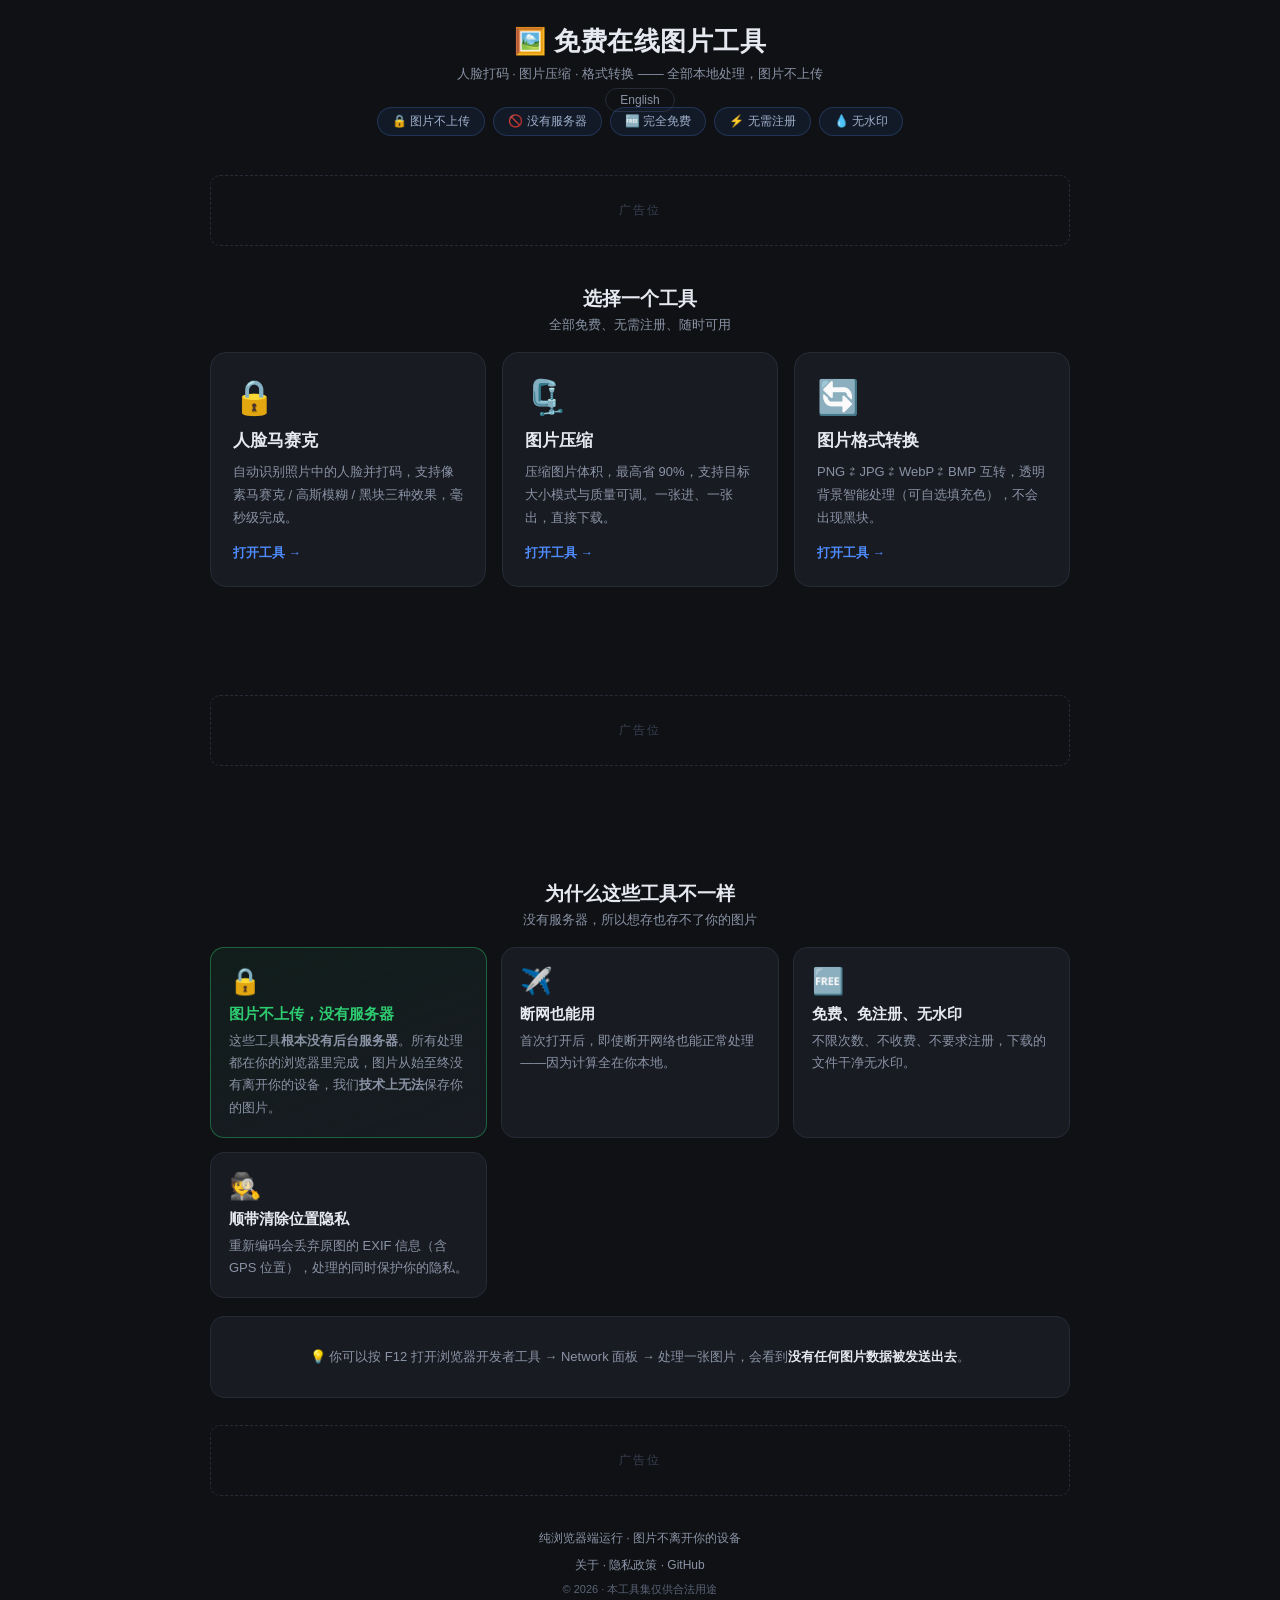
==== index.html @ cdb39098 "feat: 工具总站 —— 汇总 3 个浏览器端图片工具 - 工具导航卡片: 人脸打码 / 图片压缩 / 图片格式转换 - 统一卖点区: 图片不上传、没有服务器、断网可用、免费免注册无水印 - 中英双" ====
<!DOCTYPE html>
<html lang="zh-CN">
<head>
<meta charset="UTF-8">
<meta name="viewport" content="width=device-width, initial-scale=1.0">
<title>免费在线图片工具 · 人脸打码 / 图片压缩 / 格式转换</title>
<meta name="description" content="免费在线图片工具集合：人脸打码、图片压缩、格式转换。全部在浏览器本地处理，图片不上传服务器，无需注册、无水印。">
<meta name="keywords" content="在线图片工具,免费图片工具,人脸打码,图片压缩,图片格式转换,本地处理">
<link rel="alternate" hreflang="zh-CN" href="https://haixiansheng.github.io/" />
<link rel="alternate" hreflang="en" href="https://haixiansheng.github.io/en/" />
<link rel="alternate" hreflang="x-default" href="https://haixiansheng.github.io/en/" />
<link rel="canonical" href="https://haixiansheng.github.io/" />
<link rel="stylesheet" href="style.css">

<script type="application/ld+json">
{
  "@context": "https://schema.org",
  "@type": "WebSite",
  "name": "免费在线图片工具",
  "url": "https://haixiansheng.github.io/",
  "description": "人脸打码、图片压缩、格式转换 —— 全部浏览器本地处理，图片不上传。"
}
</script>
</head>
<body>
<div class="app">
  <header>
    <h1>🖼️ 免费在线图片工具</h1>
    <p class="sub">人脸打码 · 图片压缩 · 格式转换 —— 全部本地处理，图片不上传</p>
    <p class="lang-switch"><a href="en/">English</a></p>
    <div class="trust-badges">
      <span>🔒 图片不上传</span>
      <span>🚫 没有服务器</span>
      <span>🆓 完全免费</span>
      <span>⚡ 无需注册</span>
      <span>💧 无水印</span>
    </div>
  </header>

  <div class="ad-slot ad-top"></div>

  <h2 class="section-title">选择一个工具</h2>
  <p class="section-sub">全部免费、无需注册、随时可用</p>

  <div class="tool-grid">
      <a class="tool-card" href="/face-mosaic/">
        <div class="tc-icon">🔒</div>
        <h3>人脸马赛克</h3>
        <p>自动识别照片中的人脸并打码，支持像素马赛克 / 高斯模糊 / 黑块三种效果，毫秒级完成。</p>
        <span class="tc-link">打开工具 →</span>
      </a>
      <a class="tool-card" href="/image-compressor/">
        <div class="tc-icon">🗜️</div>
        <h3>图片压缩</h3>
        <p>压缩图片体积，最高省 90%，支持目标大小模式与质量可调。一张进、一张出，直接下载。</p>
        <span class="tc-link">打开工具 →</span>
      </a>
      <a class="tool-card" href="/image-converter/">
        <div class="tc-icon">🔄</div>
        <h3>图片格式转换</h3>
        <p>PNG ⇄ JPG ⇄ WebP ⇄ BMP 互转，透明背景智能处理（可自选填充色），不会出现黑块。</p>
        <span class="tc-link">打开工具 →</span>
      </a>
  </div>

  <div class="ad-slot ad-mid"></div>

  <h2 class="section-title">为什么这些工具不一样</h2>
  <p class="section-sub">没有服务器，所以想存也存不了你的图片</p>

  <div class="features">
    <div class="feature hero">
      <div class="f-icon">🔒</div>
      <h3>图片不上传，没有服务器</h3>
      <p>这些工具<b>根本没有后台服务器</b>。所有处理都在你的浏览器里完成，图片从始至终没有离开你的设备，我们<b>技术上无法</b>保存你的图片。</p>
    </div>
    <div class="feature">
      <div class="f-icon">✈️</div>
      <h3>断网也能用</h3>
      <p>首次打开后，即使断开网络也能正常处理——因为计算全在你本地。</p>
    </div>
    <div class="feature">
      <div class="f-icon">🆓</div>
      <h3>免费、免注册、无水印</h3>
      <p>不限次数、不收费、不要求注册，下载的文件干净无水印。</p>
    </div>
    <div class="feature">
      <div class="f-icon">🕵️</div>
      <h3>顺带清除位置隐私</h3>
      <p>重新编码会丢弃原图的 EXIF 信息（含 GPS 位置），处理的同时保护你的隐私。</p>
    </div>
  </div>

  <section class="panel content">
    <p style="text-align:center;font-size:13px;color:var(--muted)">
      💡 你可以按 F12 打开浏览器开发者工具 → Network 面板 → 处理一张图片，会看到<b>没有任何图片数据被发送出去</b>。
    </p>
  </section>

  <div class="ad-slot ad-bottom"></div>

  <footer>
    <p>纯浏览器端运行 · 图片不离开你的设备</p>
    <nav class="foot-nav">
      <a href="about.html">关于</a> ·
      <a href="privacy.html">隐私政策</a> ·
      <a href="https://github.com/haixiansheng" target="_blank" rel="noopener">GitHub</a>
    </nav>
    <p class="copy">© 2026 · 本工具集仅供合法用途</p>
  </footer>
</div>
</body>
</html>
---- style.css ----
:root {
  --bg: #0f1115;
  --card: #181b22;
  --border: #262b36;
  --text: #e6e9ef;
  --muted: #8a93a5;
  --primary: #4f8cff;
  --primary-hover: #3d7bf0;
  --success: #2ecc71;
}
* { box-sizing: border-box; margin: 0; padding: 0; }
body {
  font-family: -apple-system, "Segoe UI", "Microsoft YaHei", sans-serif;
  background: var(--bg);
  color: var(--text);
  min-height: 100vh;
  padding: 24px 16px;
}
.app { max-width: 860px; margin: 0 auto; }
header { text-align: center; margin-bottom: 24px; }
h1 { font-size: 26px; font-weight: 700; letter-spacing: .5px; }
.sub { color: var(--muted); font-size: 13px; margin-top: 6px; }
.panel {
  background: var(--card);
  border: 1px solid var(--border);
  border-radius: 14px;
  padding: 20px;
  margin-bottom: 18px;
}
.hidden { display: none !important; }
.drop-zone {
  border: 2px dashed var(--border);
  border-radius: 12px;
  padding: 52px 20px;
  text-align: center;
  cursor: pointer;
  transition: all .2s;
}
.drop-zone:hover, .drop-zone.dragover {
  border-color: var(--primary);
  background: rgba(79, 140, 255, .06);
}
.drop-icon { font-size: 44px; margin-bottom: 12px; }
.hint { color: var(--muted); font-size: 12px; margin-top: 8px; }
video { width: 100%; border-radius: 10px; background: #000; display: block; }
.controls {
  display: grid;
  grid-template-columns: repeat(auto-fit, minmax(200px, 1fr));
  gap: 14px;
  margin: 18px 0;
}
.ctrl { display: flex; flex-direction: column; gap: 8px; font-size: 13px; color: var(--muted); }
.ctrl b { color: var(--primary); font-weight: 600; }
input[type=range] { width: 100%; accent-color: var(--primary); }
select {
  background: #12141a; color: var(--text);
  border: 1px solid var(--border); border-radius: 8px;
  padding: 8px 10px; font-size: 13px;
}
.actions { display: flex; gap: 12px; flex-wrap: wrap; margin-top: 16px; }
.btn {
  padding: 11px 22px;
  border-radius: 9px;
  border: 1px solid var(--border);
  background: #12141a;
  color: var(--text);
  font-size: 14px;
  cursor: pointer;
  transition: all .15s;
  text-decoration: none;
  display: inline-block;
}
.btn:hover:not(:disabled) { border-color: var(--primary); }
.btn:disabled { opacity: .45; cursor: not-allowed; }
.btn.primary { background: var(--primary); border-color: var(--primary); color: #fff; font-weight: 600; }
.btn.primary:hover { background: var(--primary-hover); }
.progress-wrap { margin-top: 16px; }
.progress-bar { height: 8px; background: #12141a; border-radius: 5px; overflow: hidden; }
#progressFill {
  height: 100%; width: 0%;
  background: linear-gradient(90deg, var(--primary), var(--success));
  transition: width .2s;
}
#progressText { font-size: 13px; color: var(--muted); margin-top: 8px; }
footer { text-align: center; color: var(--muted); font-size: 12px; margin-top: 24px; }
h2 { font-size: 18px; margin-bottom: 14px; }

/* ===== 广告位 ===== */
.ad-slot {
  margin: 18px 0;
  min-height: 90px;          /* 预留高度，避免广告加载时页面跳动 */
  border-radius: 12px;
  display: flex;
  align-items: center;
  justify-content: center;
  overflow: hidden;
}
/* 未放广告时显示淡色占位（审核通过后可删掉这段） */
.ad-slot:empty::after {
  content: "广告位";
  color: #3a4152;
  font-size: 12px;
  letter-spacing: 2px;
  border: 1px dashed #262b36;
  border-radius: 10px;
  padding: 26px 60px;
  width: 100%;
  text-align: center;
}
.ad-top { min-height: 100px; }
.ad-mid { min-height: 250px; }
.ad-bottom { min-height: 90px; }

/* ===== 内容区（SEO / 过审用）===== */
.content { font-size: 14px; line-height: 1.85; color: #c3c9d6; }
.content h2 { margin: 22px 0 10px; color: var(--text); font-size: 17px; }
.content h2:first-child { margin-top: 0; }
.content h3 { margin: 18px 0 8px; color: var(--text); font-size: 15px; }
.content p { margin: 8px 0; }
.content ol, .content ul { margin: 8px 0 8px 22px; }
.content li { margin: 5px 0; }
.content a { color: var(--primary); text-decoration: none; }
.content a:hover { text-decoration: underline; }
.content b { color: var(--text); }

/* ===== 页脚导航 ===== */
.foot-nav { margin-top: 10px; font-size: 12px; }
.foot-nav a { color: var(--muted); text-decoration: none; }
.foot-nav a:hover { color: var(--primary); }
.copy { margin-top: 8px; font-size: 11px; color: #5a6377; }

/* ===== 语言切换 ===== */
.lang-switch { margin-top: 10px; font-size: 12px; }
.lang-switch a {
  color: var(--muted);
  text-decoration: none;
  border: 1px solid var(--border);
  border-radius: 20px;
  padding: 4px 14px;
  transition: all .15s;
}
.lang-switch a:hover { color: var(--primary); border-color: var(--primary); }

/* ===== 卖点：信任徽章 ===== */
.trust-badges {
  display: flex;
  flex-wrap: wrap;
  gap: 8px;
  justify-content: center;
  margin: 0 0 18px;
}
.trust-badges span {
  font-size: 12px;
  color: #9fb0cc;
  background: rgba(79, 140, 255, .08);
  border: 1px solid rgba(79, 140, 255, .22);
  border-radius: 20px;
  padding: 5px 14px;
  white-space: nowrap;
}

/* ===== 卖点：特性卡片 ===== */
.features {
  display: grid;
  grid-template-columns: repeat(auto-fit, minmax(240px, 1fr));
  gap: 14px;
  margin: 18px 0;
}
.feature {
  background: var(--card);
  border: 1px solid var(--border);
  border-radius: 14px;
  padding: 18px;
  transition: border-color .18s, transform .18s;
}
.feature:hover { border-color: rgba(79, 140, 255, .45); transform: translateY(-2px); }
.feature .f-icon { font-size: 26px; margin-bottom: 8px; }
.feature h3 {
  font-size: 15px;
  margin: 0 0 6px;
  color: var(--text);
  font-weight: 600;
}
.feature p { font-size: 13px; color: var(--muted); line-height: 1.7; margin: 0; }
.feature.hero {
  border-color: rgba(46, 204, 113, .4);
  background: linear-gradient(160deg, rgba(46, 204, 113, .07), var(--card));
}
.feature.hero h3 { color: var(--success); }

/* ===== 卖点：对比表 ===== */
.section-title {
  text-align: center;
  font-size: 19px;
  font-weight: 700;
  margin: 26px 0 4px;
}
.section-sub {
  text-align: center;
  font-size: 13px;
  color: var(--muted);
  margin-bottom: 14px;
}
.compare-table { width: 100%; border-collapse: collapse; font-size: 13px; margin: 14px 0; }
.compare-table th, .compare-table td {
  padding: 10px 12px;
  border-bottom: 1px solid var(--border);
  text-align: left;
}
.compare-table th { color: var(--muted); font-weight: 500; font-size: 12px; }
.compare-table td { color: #c3c9d6; }
.compare-table td.us { color: var(--success); font-weight: 600; }
.compare-table tr:last-child td { border-bottom: none; }

/* ===== 图片画布 ===== */
.canvas-wrap {
  border-radius: 10px;
  overflow: hidden;
  background: #0b0d11;
  display: flex;
  justify-content: center;
}
#resultCanvas { max-width: 100%; height: auto; display: block; }
.face-info {
  text-align: center;
  font-size: 13px;
  color: var(--primary);
  margin: 12px 0 0;
  min-height: 20px;
}

/* ===== 压缩工具：工具栏 ===== */
.toolbar {
  display: flex;
  flex-wrap: wrap;
  gap: 14px 20px;
  align-items: flex-end;
  padding-bottom: 16px;
  border-bottom: 1px solid var(--border);
  margin-bottom: 16px;
}
.toolbar .ctrl { min-width: 150px; }
.toolbar input[type="number"] {
  width: 100%;
  background: #11141a;
  border: 1px solid var(--border);
  border-radius: 8px;
  color: var(--text);
  padding: 7px 10px;
  font-size: 13px;
  font-family: inherit;
}
.toolbar input[type="number"]:focus { outline: none; border-color: var(--primary); }

/* ===== 汇总条 ===== */
.summary {
  display: flex;
  flex-wrap: wrap;
  gap: 10px;
  margin-bottom: 12px;
}
.sum-item {
  flex: 1 1 130px;
  background: #11141a;
  border: 1px solid var(--border);
  border-radius: 10px;
  padding: 10px 14px;
}
.sum-item span { display: block; font-size: 11px; color: var(--muted); margin-bottom: 4px; }
.sum-item b { font-size: 15px; color: var(--text); }
.sum-item.hl { border-color: rgba(46, 204, 113, .45); background: rgba(46, 204, 113, .06); }
.sum-item.hl b { color: var(--success); }

.status { font-size: 12px; color: var(--muted); margin: 0 0 12px; min-height: 16px; }

/* ===== 文件列表 ===== */
.table-wrap { overflow-x: auto; border-radius: 10px; border: 1px solid var(--border); }
.file-table { width: 100%; border-collapse: collapse; font-size: 13px; min-width: 620px; }
.file-table th {
  text-align: left;
  font-weight: 500;
  font-size: 11px;
  color: var(--muted);
  padding: 10px 12px;
  background: #11141a;
  border-bottom: 1px solid var(--border);
  white-space: nowrap;
}
.file-table td {
  padding: 10px 12px;
  border-bottom: 1px solid var(--border);
  color: #c3c9d6;
  vertical-align: middle;
}
.file-table tr:last-child td { border-bottom: none; }
.file-table .thumb { width: 58px; }
.file-table .thumb img {
  width: 46px; height: 46px;
  object-fit: cover;
  border-radius: 6px;
  display: block;
  background: #0b0d11;
}
.file-table .thumb .ph {
  display: block; width: 46px; height: 46px;
  border-radius: 6px; background: #1b1f28;
}
.file-table .fname {
  max-width: 200px;
  overflow: hidden;
  text-overflow: ellipsis;
  white-space: nowrap;
  color: var(--text);
}
.file-table .dims { font-size: 12px; color: var(--muted); white-space: nowrap; }
.file-table .sizes { white-space: nowrap; }
.file-table .sizes b { color: var(--text); }
.file-table .act { width: 90px; text-align: right; }
.file-table .empty { text-align: center; color: var(--muted); padding: 30px; }

.good { color: var(--success); font-weight: 600; margin-left: 4px; }
.bad { color: #ff7b72; font-weight: 600; margin-left: 4px; }
.muted { color: var(--muted); }
.btn.tiny { padding: 4px 10px; font-size: 11px; border-radius: 6px; }

/* ===== 单张模式：原图 / 压缩后 对比 ===== */
.compare {
  display: grid;
  grid-template-columns: 1fr 1fr;
  gap: 14px;
  margin-bottom: 14px;
}
@media (max-width: 620px) {
  .compare { grid-template-columns: 1fr; }
}
.cmp-item {
  margin: 0;
  background: #11141a;
  border: 1px solid var(--border);
  border-radius: 12px;
  overflow: hidden;
}
.cmp-item.result { border-color: rgba(79, 140, 255, .4); }
.cmp-item figcaption {
  display: flex;
  justify-content: space-between;
  align-items: center;
  padding: 9px 13px;
  font-size: 12px;
  color: var(--muted);
  border-bottom: 1px solid var(--border);
}
.cmp-item figcaption b { color: var(--text); font-size: 12px; }
.cmp-item.result figcaption span { color: var(--primary); }
.cmp-img {
  display: flex;
  align-items: center;
  justify-content: center;
  background: #0b0d11;
  min-height: 150px;
  max-height: 340px;
  overflow: hidden;
}
.cmp-img img {
  max-width: 100%;
  max-height: 340px;
  display: block;
  object-fit: contain;
}
.cmp-dims {
  margin: 0;
  padding: 7px 13px;
  font-size: 11px;
  color: var(--muted);
  border-top: 1px solid var(--border);
}
.savings {
  text-align: center;
  font-size: 15px;
  margin: 0 0 14px;
  min-height: 22px;
}
.savings .good { font-size: 17px; margin: 0; }
.savings .bad { font-size: 15px; margin: 0; }
.savings .muted { font-size: 12px; }


/* ===== 文章页 ===== */
.article { font-size: 15px; line-height: 1.9; }
.article h2 { font-size: 19px; margin: 30px 0 12px; color: var(--text); }
.article h3 { font-size: 16px; margin: 22px 0 8px; color: var(--text); }
.article p { margin: 12px 0; }
.article ul, .article ol { margin: 12px 0 12px 24px; }
.article li { margin: 7px 0; }
.article code {
  background: #11141a; border: 1px solid var(--border);
  border-radius: 4px; padding: 1px 6px; font-size: 13px; color: #ffa657;
}
.article-meta { font-size: 12px; color: var(--muted); margin-bottom: 20px; }
.article .compare-table { margin: 16px 0; }

/* ===== 卡片列表（博客首页）===== */
.cards {
  display: grid;
  grid-template-columns: repeat(auto-fit, minmax(280px, 1fr));
  gap: 14px;
  margin: 18px 0;
}
.card {
  display: block;
  background: var(--card);
  border: 1px solid var(--border);
  border-radius: 14px;
  padding: 20px;
  text-decoration: none;
  transition: border-color .18s, transform .18s;
}
.card:hover { border-color: rgba(79, 140, 255, .5); transform: translateY(-2px); }
.card h3 { margin: 0 0 8px; font-size: 16px; color: var(--text); }
.card p { margin: 0 0 12px; font-size: 13px; color: var(--muted); line-height: 1.7; }
.card-meta { font-size: 11px; color: #5a6377; }


/* ===== 格式转换：格式徽章 / 提示条 / 颜色选择器 ===== */
.fmt-badge {
  display: inline-block;
  background: rgba(138, 147, 165, .15);
  border: 1px solid var(--border);
  border-radius: 5px;
  padding: 2px 8px;
  font-size: 11px;
  font-weight: 600;
  letter-spacing: .5px;
  color: var(--muted);
  margin-right: 8px;
}
.fmt-badge.accent {
  background: rgba(79, 140, 255, .14);
  border-color: rgba(79, 140, 255, .4);
  color: var(--primary);
}

.notice {
  text-align: center;
  font-size: 12.5px;
  margin: 0 0 14px;
  min-height: 18px;
  color: var(--muted);
}
.notice.warn {
  color: #ffc453;
  background: rgba(255, 176, 32, .07);
  border: 1px solid rgba(255, 176, 32, .28);
  border-radius: 8px;
  padding: 9px 14px;
  text-align: left;
}
.notice.ok {
  color: var(--success);
  background: rgba(46, 204, 113, .07);
  border: 1px solid rgba(46, 204, 113, .28);
  border-radius: 8px;
  padding: 9px 14px;
  text-align: left;
}

.hint-line {
  font-size: 12px;
  color: var(--muted);
  margin: 0 0 10px;
  min-height: 16px;
}

.toolbar input[type="color"] {
  width: 100%;
  height: 36px;
  padding: 2px;
  background: #11141a;
  border: 1px solid var(--border);
  border-radius: 8px;
  cursor: pointer;
}
.toolbar input[type="color"]::-webkit-color-swatch-wrapper { padding: 0; }
.toolbar input[type="color"]::-webkit-color-swatch { border: none; border-radius: 5px; }


/* ===== 工具总站：工具卡片 ===== */
.tool-grid {
  display: grid;
  grid-template-columns: repeat(auto-fit, minmax(260px, 1fr));
  gap: 16px;
  margin: 18px 0;
}
.tool-card {
  display: block;
  background: var(--card);
  border: 1px solid var(--border);
  border-radius: 16px;
  padding: 24px 22px;
  text-decoration: none;
  transition: border-color .18s, transform .18s, box-shadow .18s;
}
.tool-card:hover {
  border-color: rgba(79, 140, 255, .55);
  transform: translateY(-3px);
  box-shadow: 0 8px 24px rgba(0, 0, 0, .3);
}
.tc-icon { font-size: 34px; margin-bottom: 12px; }
.tool-card h3 { margin: 0 0 9px; font-size: 17px; color: var(--text); }
.tool-card p { margin: 0 0 14px; font-size: 13px; color: var(--muted); line-height: 1.75; }
.tc-link { font-size: 12.5px; color: var(--primary); font-weight: 600; }
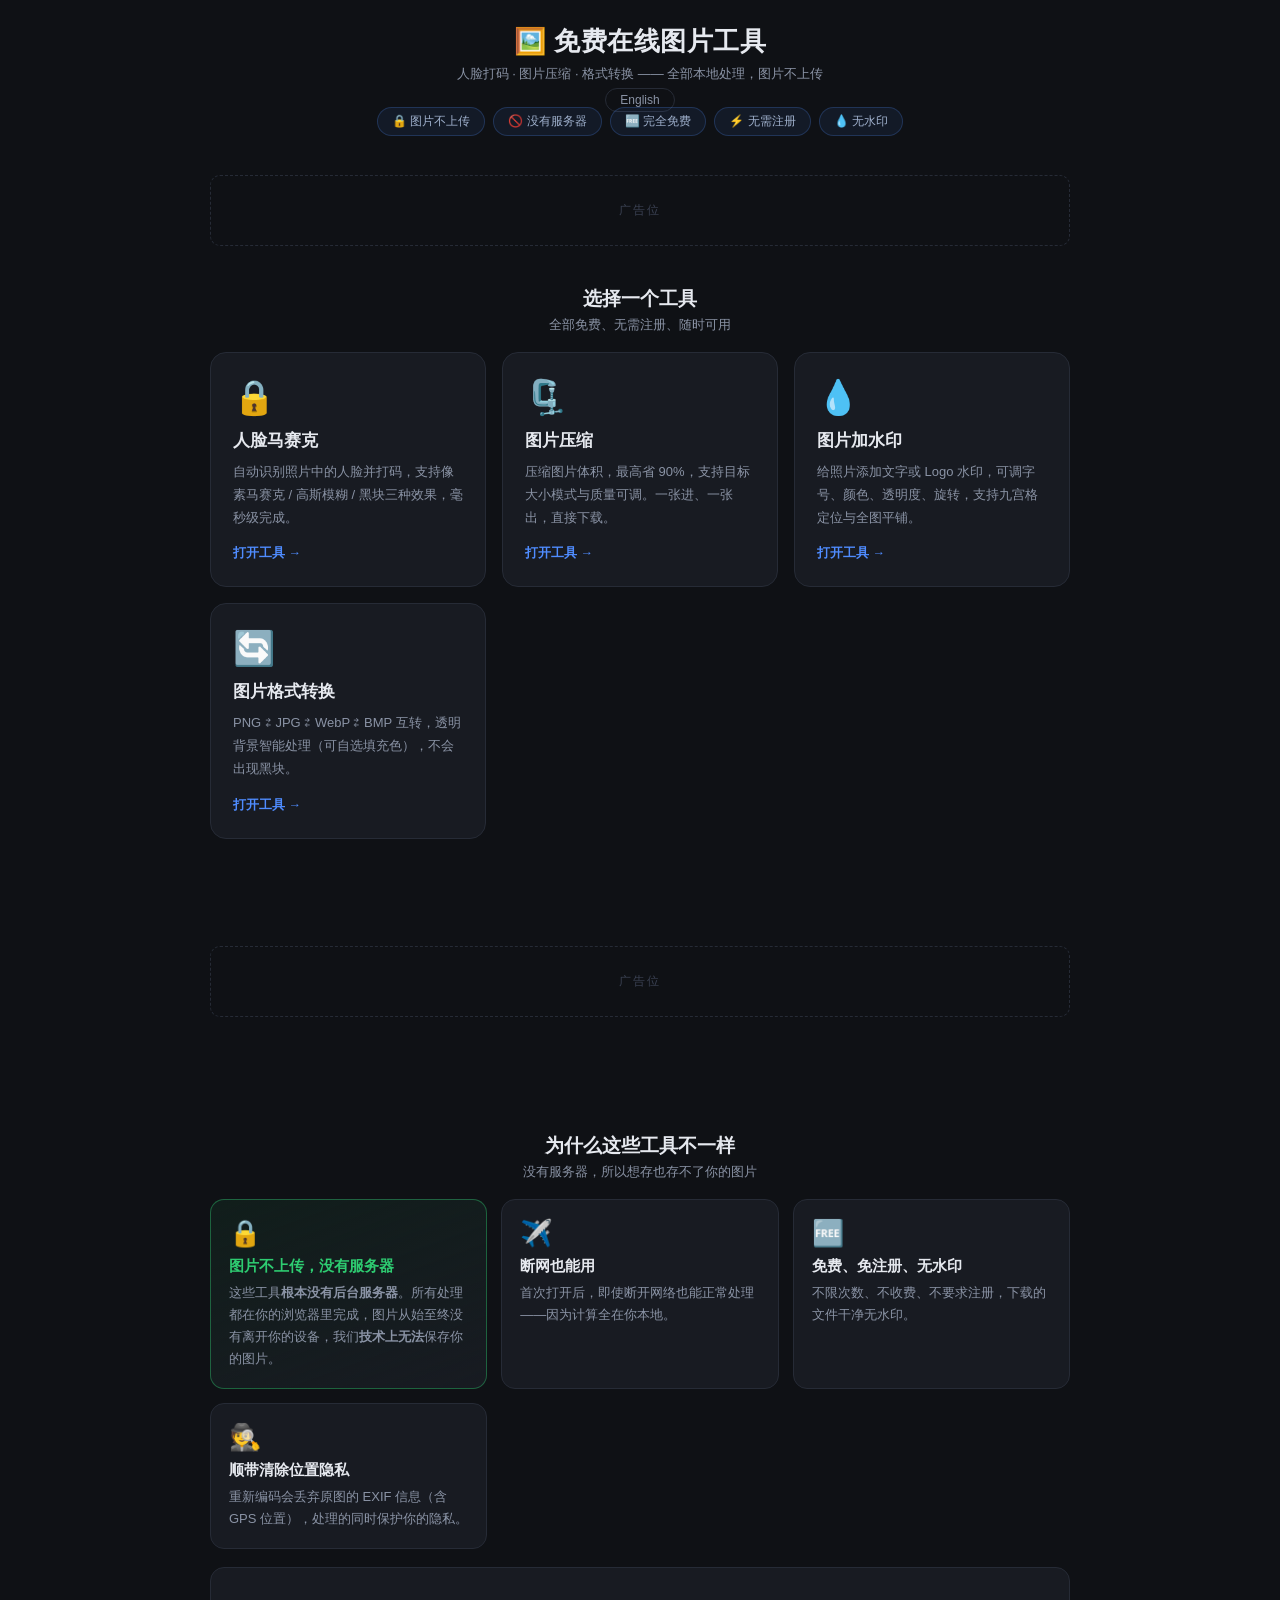
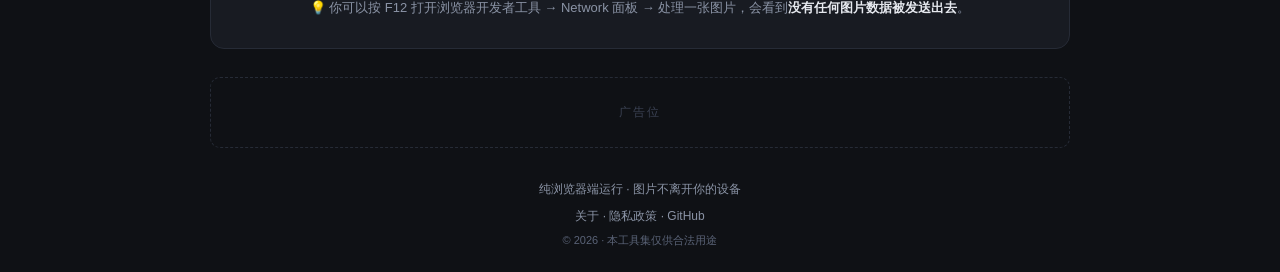
==== commit 8d5798cd: "feat: 加入图片加水印工具（工具矩阵扩至 4 个）" ====
--- a/index.html
+++ b/index.html
@@ -53,6 +53,12 @@
         <div class="tc-icon">🗜️</div>
         <h3>图片压缩</h3>
         <p>压缩图片体积，最高省 90%，支持目标大小模式与质量可调。一张进、一张出，直接下载。</p>
+        <span class="tc-link">打开工具 →</span>
+      </a>
+      <a class="tool-card" href="/image-watermark/">
+        <div class="tc-icon">💧</div>
+        <h3>图片加水印</h3>
+        <p>给照片添加文字或 Logo 水印，可调字号、颜色、透明度、旋转，支持九宫格定位与全图平铺。</p>
         <span class="tc-link">打开工具 →</span>
       </a>
       <a class="tool-card" href="/image-converter/">
